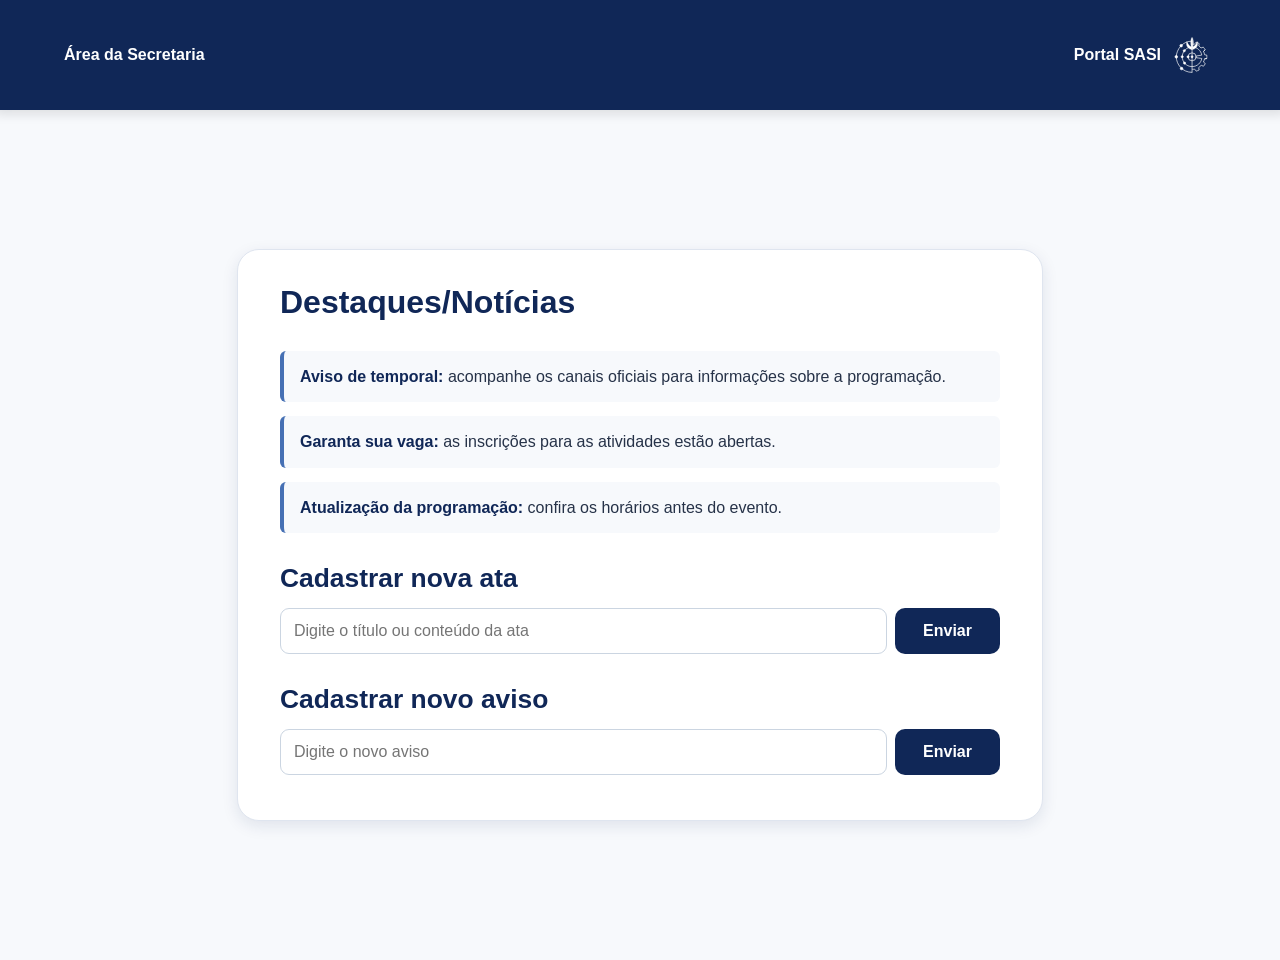
==== AreaSecretaria.html @ b6486fb3 "sla" ====
<!DOCTYPE html>
<html lang="pt-BR">
<head>
    <meta charset="UTF-8">
    <meta name="viewport" content="width=device-width, initial-scale=1.0">
    <link rel="stylesheet" href="secretaria.css">
    <title>Área da Secretaria - SASI</title>
</head>
<body>
    <header>
        <h1>Área da Secretaria</h1>
        <div class="logo">
            <h2>Portal SASI</h2>
            <img src="logo-white-ufrrj.svg" alt="Logo da UFRRJ">
        </div>
    </header>

    <main>
        <section class="painel">
            <h2>Destaques/Notícias</h2>

            <div class="noticias">
                <p class="noticia"><strong>Aviso de temporal:</strong> acompanhe os canais oficiais para informações sobre a programação.</p>
                <p class="noticia"><strong>Garanta sua vaga:</strong> as inscrições para as atividades estão abertas.</p>
                <p class="noticia"><strong>Atualização da programação:</strong> confira os horários antes do evento.</p>
            </div>

            <h3>Cadastrar nova ata</h3>
            <form class="formulario" action="#" method="post">
                <label class="sr-only" for="ata">Nova ata</label>
                <input type="text" id="ata" name="ata" placeholder="Digite o título ou conteúdo da ata" required>
                <button type="submit">Enviar</button>
            </form>

            <h3>Cadastrar novo aviso</h3>
            <form class="formulario" action="#" method="post">
                <label class="sr-only" for="aviso">Novo aviso</label>
                <input type="text" id="aviso" name="aviso" placeholder="Digite o novo aviso" required>
                <button type="submit">Enviar</button>
            </form>
        </section>
    </main>
</body>
</html>
---- secretaria.css ----
body {
    margin: 0;
    min-height: 100vh;
    font-family: Arial, sans-serif;
    color: #263248;
    background: #f7f9fc;
}

header {
    display: flex;
    justify-content: space-between;
    align-items: center;
    min-height: 80px;
    padding: 15px 5%;
    color: #fff;
    background: #102757;
    box-shadow: 0 0 10px 5px rgba(0, 0, 0, 0.1);
}

header h1,
header h2 {
    margin: 0;
    font-size: 16px;
    font-weight: 600;
}

.logo {
    display: flex;
    align-items: center;
    gap: 5px;
}

.logo img {
    height: 50px;
}

main {
    display: flex;
    flex-direction: column;
    align-items: center;
    justify-content: center;
    min-height: calc(100vh - 110px);
    padding: 30px 20px;
}

.title {
    max-width: 600px;
    margin: 0 30px 28px;
    text-align: center;
}

.title h2 {
    margin: 0 0 10px;
    color: #102757;
    font-size: 1.8rem;
}

.title p {
    margin: 0;
    color: #667085;
}

.cadastro-container {
    width: min(100%, 430px);
    padding: 28px;
    border: 1px solid #dfe5ef;
    border-radius: 22px;
    background: #fff;
    box-shadow: 0 5px 16px rgba(16, 39, 87, 0.1);
}

.cadastro-container form {
    display: flex;
    flex-direction: column;
}

.cadastro-container span {
    margin-bottom: 22px;
    color: #102757;
    font-size: 1.2rem;
    font-weight: 600;
    text-align: center;
}

.cadastro-container label {
    margin-bottom: 6px;
    font-weight: 600;
}

.cadastro-container input {
    margin-bottom: 16px;
    padding: 13px;
    border: 1px solid #cbd5e1;
    border-radius: 9px;
    font: inherit;
}

.cadastro-container input:focus {
    outline: 3px solid #eaf0fb;
    border-color: #102757;
}

.cadastro-container a {
    margin: 0 0 18px 4px;
    color: #667085;
    font-size: 13px;
    text-decoration: none;
}

.cadastro-container a:hover {
    color: #102757;
    text-decoration: underline;
}

.cadastro-container button,
.formulario button {
    padding: 13px;
    border: 0;
    border-radius: 10px;
    color: #fff;
    background: #102757;
    font: inherit;
    font-weight: 600;
    cursor: pointer;
}

.cadastro-container button:hover,
.formulario button:hover {
    background: #0d1f4a;
}

.painel {
    width: min(100%, 720px);
    padding: 34px 42px 45px;
    border: 1px solid #dfe5ef;
    border-radius: 22px;
    background: #fff;
    box-shadow: 0 5px 16px rgba(16, 39, 87, 0.1);
}

.painel h2 {
    margin: 0 0 30px;
    color: #102757;
    font-size: 2rem;
}

.painel h3 {
    margin: 30px 0 14px;
    color: #102757;
    font-size: 1.65rem;
}

.noticias {
    display: grid;
    gap: 14px;
}

.noticia {
    margin: 0;
    padding: 14px 16px;
    border-left: 4px solid #4670b4;
    border-radius: 6px;
    background: #f7f9fc;
    line-height: 1.45;
}

.noticia strong {
    color: #102757;
}

.formulario {
    display: grid;
    grid-template-columns: 1fr auto;
    gap: 8px;
}

.formulario input {
    min-width: 0;
    padding: 13px;
    border: 1px solid #cbd5e1;
    border-radius: 9px;
    font: inherit;
}

.formulario input:focus {
    outline: 3px solid #eaf0fb;
    border-color: #102757;
}

.formulario button {
    padding: 13px 28px;
}

.sr-only {
    position: absolute;
    width: 1px;
    height: 1px;
    padding: 0;
    margin: -1px;
    overflow: hidden;
    clip: rect(0, 0, 0, 0);
    white-space: nowrap;
    border: 0;
}

@media (min-width: 768px) {
    main {
        flex-direction: row;
        gap: 55px;
    }

    .title {
        max-width: 320px;
    }
}

@media (max-width: 600px) {
    .painel {
        padding: 26px 22px 34px;
    }

    .formulario {
        grid-template-columns: 1fr;
    }
}

@media (max-width: 480px) {
    header {
        padding: 15px 20px;
    }

    header h1,
    header h2 {
        font-size: 14px;
    }

    .logo img {
        height: 40px;
    }
}
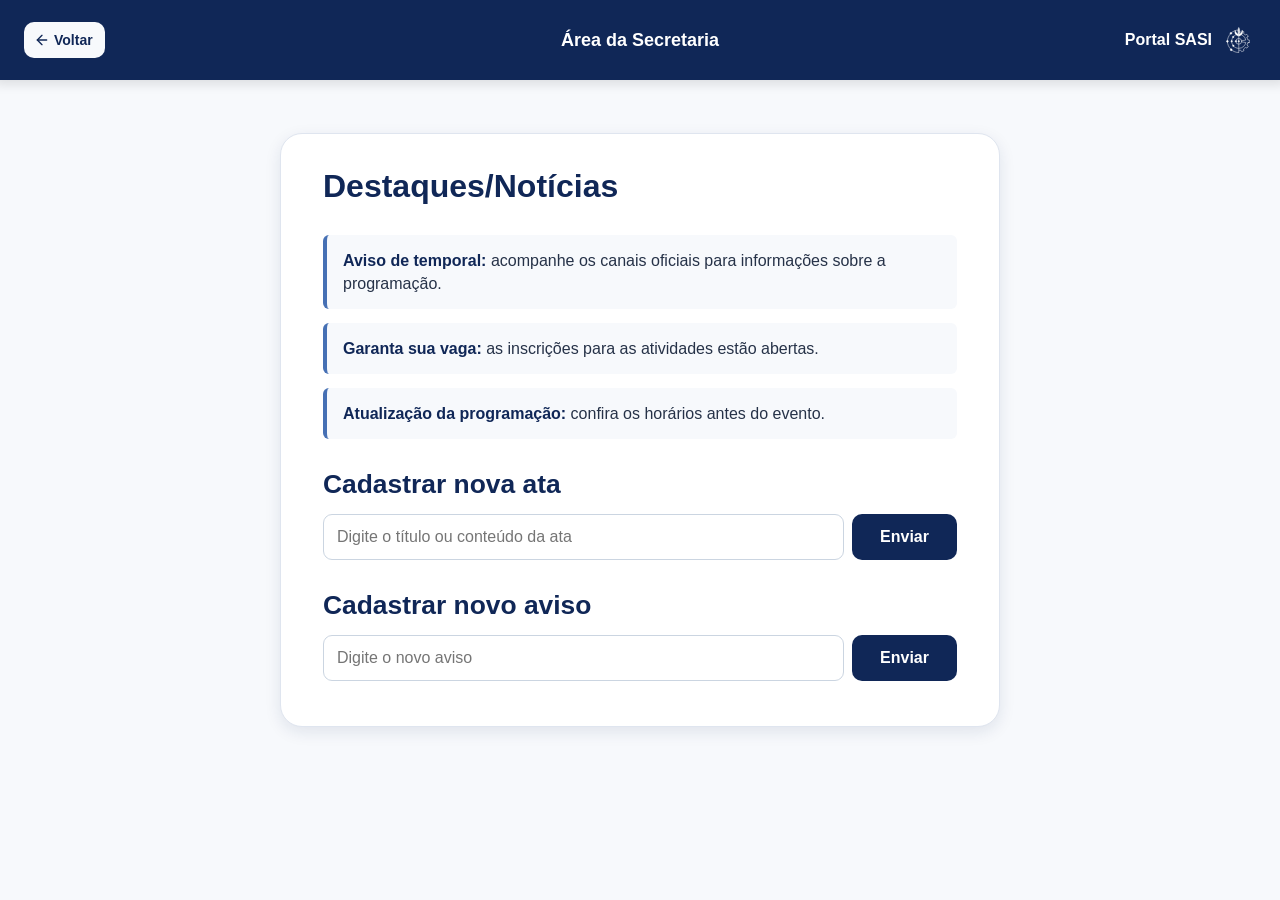
==== commit 8154d3aa: "ajuste de botões de voltar e header" ====
--- a/AreaSecretaria.html
+++ b/AreaSecretaria.html
@@ -8,6 +8,7 @@
 </head>
 <body>
     <header>
+        <a href="secretaria.html" class="voltar"><svg xmlns="http://www.w3.org/2000/svg" width="24" height="24" viewBox="0 0 24 24" fill="none" stroke="currentColor" stroke-width="2" stroke-linecap="round" stroke-linejoin="round" class="lucide lucide-arrow-left preview-icon"><path d="m12 19-7-7 7-7"/><path d="M19 12H5"/></svg>Voltar</a>
         <h1>Área da Secretaria</h1>
         <div class="logo">
             <h2>Portal SASI</h2>
--- a/secretaria.css
+++ b/secretaria.css
@@ -1,4 +1,16 @@
+:root {
+    --azul-sasi: #102757;
+    --azul-hover: #0d1f4a;
+    --azul-claro: #eaf0fb;
+    --texto: #263248;
+    --cinza: #667085;
+    --fundo: #f7f9fc;
+}
+* {
+    box-sizing: border-box;
+}
 body {
+
     margin: 0;
     min-height: 100vh;
     font-family: Arial, sans-serif;
@@ -7,40 +19,72 @@
 }
 
 header {
-    display: flex;
-    justify-content: space-between;
+    position: fixed;
+    left: 0;
+    right: 0;
+    display: grid;
+    grid-template-columns: 1fr auto 1fr;
     align-items: center;
-    min-height: 80px;
-    padding: 15px 5%;
+    background-color: var(--azul-sasi);
     color: #fff;
-    background: #102757;
+    padding: 12px 24px;
+    height: 80px;
     box-shadow: 0 0 10px 5px rgba(0, 0, 0, 0.1);
-}
-
-header h1,
-header h2 {
-    margin: 0;
-    font-size: 16px;
-    font-weight: 600;
-}
-
-.logo {
-    display: flex;
-    align-items: center;
-    gap: 5px;
-}
-
-.logo img {
-    height: 50px;
-}
-
+    z-index: 9999;
+    h1 {
+        text-align: center;
+        margin: 0;
+        font-size: 18px;
+        font-weight: 600;
+    }
+    .logo {
+        display: flex;
+        align-items: center;
+        justify-content: flex-end;
+        gap: 8px;
+        h2 {
+            margin: 0;
+            font-size: 16px;
+            font-weight: 600;
+        }
+        img {
+            height: 36px;
+            width: auto;
+        }
+    }
+    
+    .voltar {
+        display: inline-flex;
+        align-items: center;
+        justify-content: flex-start;
+        align-self: center;
+        width: fit-content;
+        padding: 10px 12px 10px 6px;
+        text-decoration: none;
+        background-color: var(--fundo);
+        border-radius: 10px;
+        color: var(--azul-sasi);
+        font-size: 14px;
+        font-weight: 600;
+        &:hover {
+            color: #113175;
+            background-color: #ddd;
+            transform: scale(1.03);
+            transition: all 0.3s ease;
+        }
+        svg {
+        
+            height: 16px;
+        }
+    }
+}
 main {
     display: flex;
     flex-direction: column;
     align-items: center;
     justify-content: center;
     min-height: calc(100vh - 110px);
-    padding: 30px 20px;
+    padding: 100px 20px 30px 20px;
 }
 
 .title {
